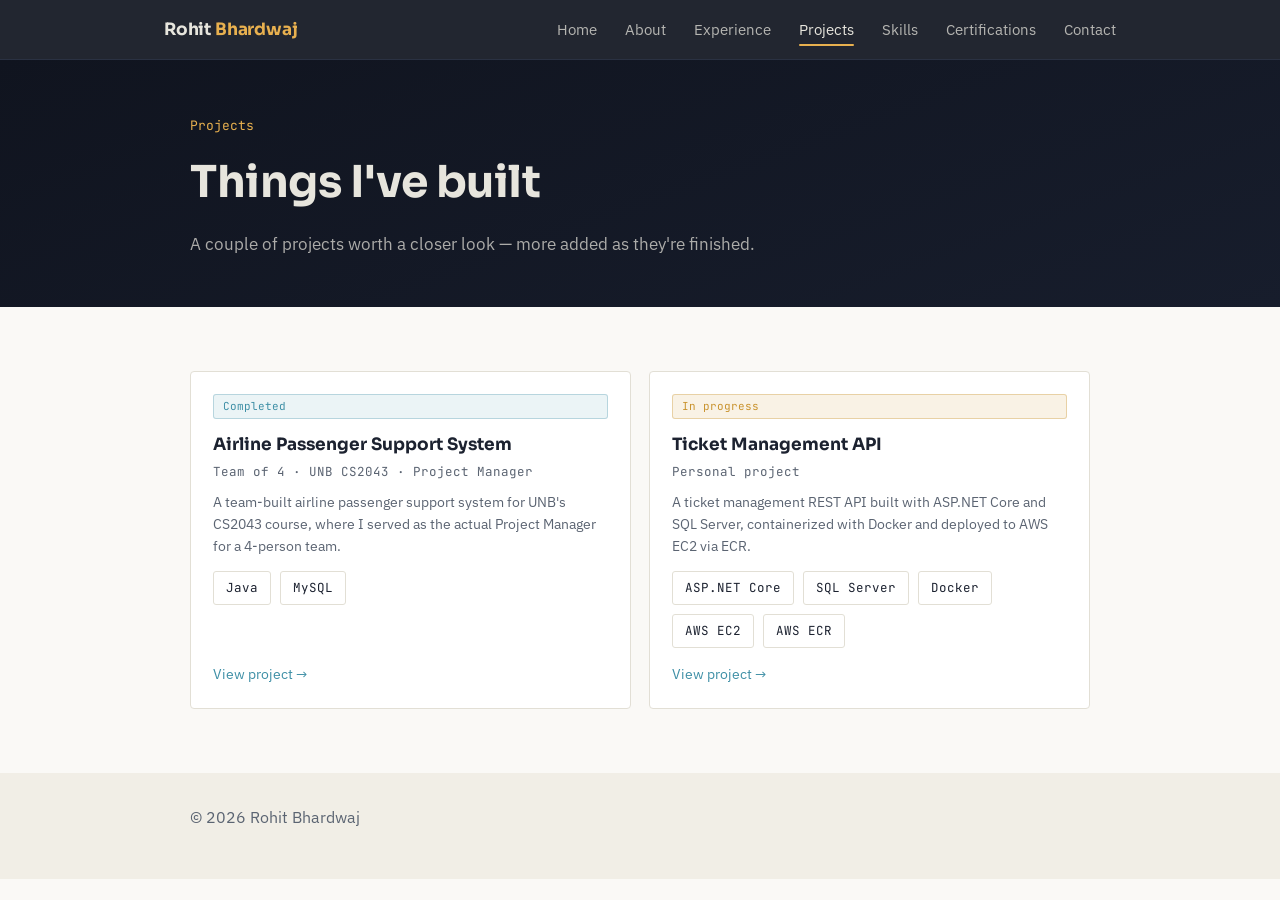
==== projects/index.html @ 126441c0 "Added projects folder and updated contact page" ====
<!DOCTYPE html>
<html lang="en">
<head>
<meta charset="UTF-8">
<meta name="viewport" content="width=device-width, initial-scale=1.0">
<title>Projects — Rohit Bhardwaj</title>
<link rel="preconnect" href="https://fonts.googleapis.com">
<link rel="preconnect" href="https://fonts.gstatic.com" crossorigin>
<link href="https://fonts.googleapis.com/css2?family=Sora:wght@600;700&family=IBM+Plex+Sans:wght@400;500;600&family=JetBrains+Mono:wght@400;500&display=swap" rel="stylesheet">
<link rel="icon" href="../favicon/favicon.svg" type="image/svg+xml">
<link rel="icon" href="../favicon/favicon.ico" sizes="any">
<link rel="icon" href="../favicon/favicon-16x16.png" sizes="16x16" type="image/png">
<link rel="icon" href="../favicon/favicon-32x32.png" sizes="32x32" type="image/png">
<link rel="apple-touch-icon" href="../favicon/apple-touch-icon.png">
<link rel="stylesheet" href="../css/style.css">
</head>
<body>

<nav class="nav">
  <div class="nav-inner">
    <div class="nav-logo">Rohit <span>Bhardwaj</span></div>
    <ul class="nav-links">
      <li><a href="../index.html">Home</a></li>
      <li><a href="../about.html">About</a></li>
      <li><a href="../experience.html">Experience</a></li>
      <li><a href="index.html" class="active">Projects</a></li>
      <li><a href="../skills.html">Skills</a></li>
      <li><a href="../certifications.html">Certifications</a></li>
      <li><a href="../contact.html">Contact</a></li>
    </ul>
    <button class="nav-toggle" aria-label="Toggle menu"><span></span><span></span><span></span></button>
  </div>
</nav>

<header class="page-header">
  <div class="page-header-inner">
    <p class="page-kicker">Projects</p>
    <h1 class="page-title">Things I've built</h1>
    <p class="page-lead">A couple of projects worth a closer look — more added as they're finished.</p>
  </div>
</header>

<main>
  <section class="section">
    <div class="section-inner">
      <div class="project-grid">

        <div class="project-card">
          <span class="tag tag--done">Completed</span>
          <h3>Airline Passenger Support System</h3>
          <p class="timeline-meta">Team of 4 &middot; UNB CS2043 &middot; Project Manager</p>
          <p class="project-teaser">A team-built airline passenger support system for UNB's CS2043 course, where I served as the actual Project Manager for a 4-person team.</p>
          <ul class="pill-list">
            <li>Java</li><li>MySQL</li>
          </ul>
          <a class="project-link" href="airline-passenger-support.html">View project &rarr;</a>
        </div>

        <div class="project-card">
          <span class="tag tag--progress">In progress</span>
          <h3>Ticket Management API</h3>
          <p class="timeline-meta">Personal project</p>
          <p class="project-teaser">A ticket management REST API built with ASP.NET Core and SQL Server, containerized with Docker and deployed to AWS EC2 via ECR.</p>
          <ul class="pill-list">
            <li>ASP.NET Core</li><li>SQL Server</li><li>Docker</li><li>AWS EC2</li><li>AWS ECR</li>
          </ul>
          <a class="project-link" href="ticket-management-api.html">View project &rarr;</a>
        </div>

      </div>
    </div>
  </section>
</main>

<footer class="footer">
  <div class="section-inner">
    <span class="dim">&copy; 2026 Rohit Bhardwaj</span>
  </div>
</footer>

<script src="../js/main.js"></script>
</body>
</html>
---- css/style.css ----
:root {
  --ink: #10141F;
  --ink-soft: #171D2C;
  --paper: #FAF9F6;
  --paper-2: #F1EEE6;
  --line: #E2DFD5;
  --line-dark: #2A3142;
  --text: #1C2230;
  --text-dim: #5B6472;
  --board-text: #E7E5DD;
  --cyan: #3E8FA6;
  --cyan-bright: #6FC3D9;
  --gold: #C9932E;
  --gold-bright: #E8B04F;

  --font-display: 'Sora', sans-serif;
  --font-body: 'IBM Plex Sans', sans-serif;
  --font-mono: 'JetBrains Mono', monospace;
}

* { box-sizing: border-box; }
html { scroll-behavior: smooth; }

body {
  margin: 0;
  background: var(--paper);
  color: var(--text);
  font-family: var(--font-body);
  font-size: 16px;
  line-height: 1.6;
  -webkit-font-smoothing: antialiased;
}

a { color: var(--cyan); text-decoration: none; }
a:hover { color: var(--cyan-bright); }

h1, h2, h3 { font-family: var(--font-display); margin: 0; }

/* ================= Nav ================= */

.nav {
  position: sticky;
  top: 0;
  z-index: 50;
  background: rgba(16, 20, 31, 0.92);
  backdrop-filter: blur(8px);
  border-bottom: 1px solid var(--line-dark);
}
.nav-inner {
  max-width: 1000px;
  margin: 0 auto;
  padding: 16px 24px;
  display: flex;
  justify-content: space-between;
  align-items: center;
}
.nav-logo {
  font-family: var(--font-display);
  font-weight: 700;
  font-size: 17px;
  color: var(--board-text);
  letter-spacing: -0.01em;
}
.nav-logo span { color: var(--gold-bright); }
.nav-links {
  display: flex;
  gap: 28px;
  list-style: none;
  margin: 0;
  padding: 0;
}
.nav-links a {
  color: var(--board-text);
  font-size: 14.5px;
  opacity: 0.75;
  position: relative;
  padding-bottom: 3px;
  transition: opacity 0.2s ease;
}
.nav-links a:hover, .nav-links a.active { opacity: 1; }
.nav-links a.active::after {
  content: "";
  position: absolute;
  left: 0; right: 0; bottom: -4px;
  height: 2px;
  background: var(--gold-bright);
  border-radius: 2px;
}
.nav-toggle {
  display: none;
  flex-direction: column;
  gap: 5px;
  background: none;
  border: none;
  cursor: pointer;
  padding: 6px;
}
.nav-toggle span {
  width: 22px; height: 2px;
  background: var(--board-text);
  border-radius: 2px;
  transition: transform 0.25s ease, opacity 0.25s ease;
}

/* ================= Page header (inner pages) ================= */

.page-header {
  background: linear-gradient(160deg, var(--ink) 0%, var(--ink-soft) 100%);
  color: var(--board-text);
  padding: 56px 24px 48px;
}
.page-header-inner { max-width: 900px; margin: 0 auto; }
.page-kicker {
  font-family: var(--font-mono);
  font-size: 13px;
  color: var(--gold-bright);
  margin: 0 0 10px;
}
.page-title {
  font-size: clamp(30px, 4.5vw, 44px);
  font-weight: 700;
  letter-spacing: -0.01em;
  margin: 0 0 14px;
  max-width: 16ch;
}
.page-lead {
  max-width: 58ch;
  color: rgba(231, 229, 221, 0.72);
  font-size: 17px;
  margin: 0;
}

/* ================= Hero (home only) ================= */

.hero {
  background: linear-gradient(160deg, var(--ink) 0%, var(--ink-soft) 100%);
  color: var(--board-text);
  padding: 64px 24px 72px;
  overflow: hidden;
  position: relative;
}
.hero-inner {
  max-width: 900px;
  margin: 0 auto;
  display: grid;
  grid-template-columns: 1.1fr 1fr;
  gap: 48px;
  align-items: center;
}
.hero-eyebrow {
  font-family: var(--font-mono);
  font-size: 13px;
  color: var(--cyan-bright);
  margin: 0 0 14px;
}
.hero-title {
  font-size: clamp(32px, 5vw, 48px);
  font-weight: 700;
  line-height: 1.15;
  letter-spacing: -0.01em;
  margin: 0 0 18px;
}
.hero-title .accent { color: var(--gold-bright); }
.hero-sub {
  font-size: 17px;
  color: rgba(231, 229, 221, 0.75);
  max-width: 46ch;
  margin: 0 0 28px;
}
.hero-actions { display: flex; gap: 14px; flex-wrap: wrap; }
.btn {
  display: inline-block;
  font-family: var(--font-body);
  font-weight: 500;
  font-size: 14.5px;
  padding: 11px 22px;
  border-radius: 3px;
  transition: transform 0.15s ease, box-shadow 0.15s ease;
}
.btn-primary {
  background: var(--gold-bright);
  color: var(--ink);
}
.btn-primary:hover { transform: translateY(-2px); box-shadow: 0 8px 20px rgba(232, 176, 79, 0.25); color: var(--ink); }
.btn-outline {
  border: 1px solid rgba(231, 229, 221, 0.3);
  color: var(--board-text);
}
.btn-outline:hover { border-color: var(--cyan-bright); color: var(--cyan-bright); transform: translateY(-2px); }

/* Terminal */
.terminal {
  background: #0B0E17;
  border: 1px solid var(--line-dark);
  border-radius: 6px;
  overflow: hidden;
  box-shadow: 0 20px 50px rgba(0,0,0,0.35);
}
.terminal-bar {
  display: flex;
  align-items: center;
  gap: 7px;
  padding: 10px 14px;
  background: #12172400;
  border-bottom: 1px solid var(--line-dark);
}
.terminal-dot { width: 10px; height: 10px; border-radius: 50%; }
.terminal-dot.red { background: #E0605A; }
.terminal-dot.yellow { background: #E8B04F; }
.terminal-dot.green { background: #5FBF8F; }
.terminal-body {
  padding: 20px 18px;
  font-family: var(--font-mono);
  font-size: 13.5px;
  line-height: 1.8;
  min-height: 220px;
  color: #C7D0DE;
}
.terminal-body .prompt { color: var(--cyan-bright); }
.terminal-body .key { color: var(--gold-bright); }
.terminal-body .out { color: #8B95A6; }
.cursor {
  display: inline-block;
  width: 8px; height: 15px;
  background: var(--cyan-bright);
  margin-left: 2px;
  vertical-align: text-bottom;
  animation: blink 1s step-end infinite;
}
@keyframes blink { 50% { opacity: 0; } }

/* ================= Sections ================= */

.section { padding: 64px 24px; border-bottom: 1px solid var(--line); }
.section:last-of-type { border-bottom: none; }
.section-inner { max-width: 900px; margin: 0 auto; }
.section-inner.narrow { max-width: 640px; }
.eyebrow-text { font-family: var(--font-mono); font-size: 13px; color: var(--text-dim); margin: 0 0 18px; }
.lead { font-size: 18px; line-height: 1.65; max-width: 62ch; }

/* ================= Timeline (Experience) ================= */

.timeline { border-left: 2px solid var(--line); padding-left: 28px; margin-left: 4px; }
.timeline-entry { position: relative; margin-bottom: 40px; }
.timeline-entry:last-child { margin-bottom: 0; }
.timeline-entry::before {
  content: "";
  position: absolute;
  left: -34px; top: 5px;
  width: 11px; height: 11px;
  border-radius: 50%;
  background: var(--paper);
  border: 2px solid var(--gold);
}
.timeline-entry h3 { font-size: 19px; margin: 0 0 3px; }
.timeline-meta { font-family: var(--font-mono); font-size: 12.5px; color: var(--text-dim); margin: 0 0 12px; }
.timeline-entry ul { margin: 0; padding-left: 20px; }
.timeline-entry li { margin-bottom: 7px; }

/* ================= Skill groups ================= */

.skill-group { margin-bottom: 30px; }
.skill-group h3 { font-size: 16px; color: var(--text); margin: 0 0 12px; font-weight: 600; }
.pill-list { list-style: none; display: flex; flex-wrap: wrap; gap: 9px; padding: 0; margin: 0; }
.pill-list li {
  font-family: var(--font-mono);
  font-size: 12.5px;
  color: var(--text);
  border: 1px solid var(--line);
  background: #fff;
  padding: 6px 12px;
  border-radius: 3px;
  transition: border-color 0.2s ease, color 0.2s ease;
}
.pill-list li:hover { border-color: var(--cyan); color: var(--cyan); }

.matrix-table { width: 100%; border-collapse: collapse; font-size: 15px; }
.matrix-table th, .matrix-table td { text-align: left; padding: 12px 16px 12px 0; border-bottom: 1px solid var(--line); }
.matrix-table th { font-family: var(--font-mono); font-size: 12px; color: var(--text-dim); font-weight: 500; }

/* ================= Certification cards ================= */

.cert-grid { display: grid; grid-template-columns: repeat(auto-fit, minmax(230px, 1fr)); gap: 18px; }
.cert-card {
  border: 1px solid var(--line);
  border-radius: 4px;
  padding: 22px;
  background: #fff;
  transition: box-shadow 0.2s ease, transform 0.2s ease;
}
.cert-card:hover { box-shadow: 0 10px 26px rgba(16,20,31,0.08); transform: translateY(-3px); }
.tag { display: inline-block; font-family: var(--font-mono); font-size: 11px; padding: 3px 9px; border-radius: 3px; }
.tag--done { background: rgba(63,143,166,0.1); color: var(--cyan); border: 1px solid rgba(63,143,166,0.3); }
.tag--progress { background: rgba(201,147,46,0.12); color: var(--gold); border: 1px solid rgba(201,147,46,0.35); }
.cert-card h3 { font-size: 17px; margin: 12px 0 4px; }
.cert-card p { margin: 0 0 3px; font-size: 13.5px; color: var(--text-dim); }
.cert-verify { font-size: 12.5px; margin-top: 10px; display: inline-block; }

/* ================= Project cards (Projects hub) ================= */

.project-grid { display: grid; grid-template-columns: repeat(auto-fit, minmax(260px, 1fr)); gap: 18px; }
.project-card {
  display: flex;
  flex-direction: column;
  border: 1px solid var(--line);
  border-radius: 4px;
  padding: 22px;
  background: #fff;
  transition: box-shadow 0.2s ease, transform 0.2s ease;
}
.project-card:hover { box-shadow: 0 10px 26px rgba(16,20,31,0.08); transform: translateY(-3px); }
.project-card h3 { font-size: 17px; margin: 12px 0 4px; }
.project-card .timeline-meta { margin: 0 0 10px; }
.project-teaser { margin: 0 0 14px; font-size: 14px; color: var(--text-dim); line-height: 1.55; }
.project-card .pill-list { margin-bottom: 16px; }
.project-link { font-size: 13.5px; margin-top: auto; }

/* ================= Project detail ================= */

.project-detail-back { display: inline-block; font-family: var(--font-mono); font-size: 13px; margin-bottom: 18px; }
.project-detail-status { margin: 14px 0 0; }
.project-section { margin-bottom: 36px; }
.project-section:last-child { margin-bottom: 0; }
.project-section h2 { font-size: 20px; margin: 0 0 14px; }
.project-deliverables { margin: 0; padding-left: 20px; }
.project-deliverables li { margin-bottom: 7px; }

/* ================= About / Contact ================= */

.contact-links { display: flex; gap: 28px; flex-wrap: wrap; margin-top: 24px; font-family: var(--font-mono); font-size: 14px; }
.contact-link { display: flex; align-items: center; gap: 10px; padding: 10px 4px; transition: color 0.2s ease; }
.contact-link svg { width: 22px; height: 22px; flex-shrink: 0; color: var(--text-dim); transition: color 0.2s ease; }
.contact-link:hover svg { color: var(--cyan); }

/* ================= Footer ================= */

.footer { padding: 32px 24px 48px; background: var(--paper-2); }
.dim { color: var(--text-dim); }

/* ================= Responsive ================= */

@media (max-width: 760px) {
  .hero-inner { grid-template-columns: 1fr; }
  .nav-links {
    position: absolute;
    top: 100%; left: 0; right: 0;
    flex-direction: column;
    background: var(--ink);
    padding: 18px 24px;
    gap: 16px;
    border-bottom: 1px solid var(--line-dark);
    transform: translateY(-8px);
    opacity: 0;
    pointer-events: none;
    transition: transform 0.2s ease, opacity 0.2s ease;
  }
  .nav-links.open { transform: translateY(0); opacity: 1; pointer-events: auto; }
  .nav-toggle { display: flex; }
}

@media (prefers-reduced-motion: reduce) {
  html { scroll-behavior: auto; }
  .cursor { animation: none; }
}

a:focus-visible, button:focus-visible {
  outline: 2px solid var(--gold);
  outline-offset: 2px;
}
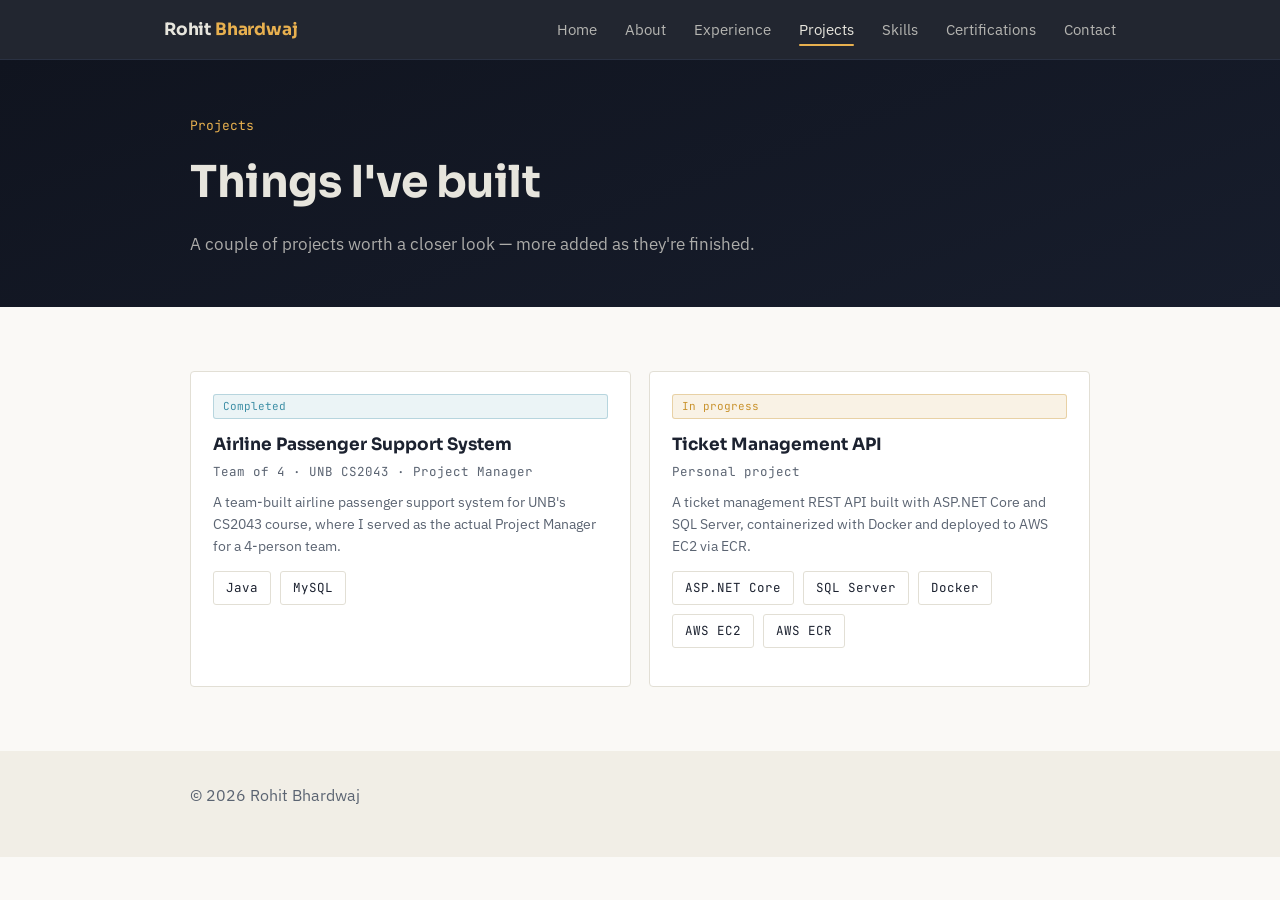
==== commit 86f01114: "Updated the projects card layout and updated readme file" ====
--- a/projects/index.html
+++ b/projects/index.html
@@ -45,7 +45,7 @@
     <div class="section-inner">
       <div class="project-grid">
 
-        <div class="project-card">
+        <a class="project-card" href="airline-passenger-support.html">
           <span class="tag tag--done">Completed</span>
           <h3>Airline Passenger Support System</h3>
           <p class="timeline-meta">Team of 4 &middot; UNB CS2043 &middot; Project Manager</p>
@@ -53,10 +53,9 @@
           <ul class="pill-list">
             <li>Java</li><li>MySQL</li>
           </ul>
-          <a class="project-link" href="airline-passenger-support.html">View project &rarr;</a>
-        </div>
+        </a>
 
-        <div class="project-card">
+        <a class="project-card" href="ticket-management-api.html">
           <span class="tag tag--progress">In progress</span>
           <h3>Ticket Management API</h3>
           <p class="timeline-meta">Personal project</p>
@@ -64,8 +63,7 @@
           <ul class="pill-list">
             <li>ASP.NET Core</li><li>SQL Server</li><li>Docker</li><li>AWS EC2</li><li>AWS ECR</li>
           </ul>
-          <a class="project-link" href="ticket-management-api.html">View project &rarr;</a>
-        </div>
+        </a>
 
       </div>
     </div>
--- a/css/style.css
+++ b/css/style.css
@@ -306,14 +306,15 @@
   border-radius: 4px;
   padding: 22px;
   background: #fff;
+  color: inherit;
+  text-decoration: none;
   transition: box-shadow 0.2s ease, transform 0.2s ease;
 }
-.project-card:hover { box-shadow: 0 10px 26px rgba(16,20,31,0.08); transform: translateY(-3px); }
-.project-card h3 { font-size: 17px; margin: 12px 0 4px; }
+.project-card:hover { box-shadow: 0 10px 26px rgba(16,20,31,0.08); transform: translateY(-3px); color: inherit; }
+.project-card h3 { font-size: 17px; margin: 12px 0 4px; color: var(--text); }
 .project-card .timeline-meta { margin: 0 0 10px; }
 .project-teaser { margin: 0 0 14px; font-size: 14px; color: var(--text-dim); line-height: 1.55; }
 .project-card .pill-list { margin-bottom: 16px; }
-.project-link { font-size: 13.5px; margin-top: auto; }
 
 /* ================= Project detail ================= */
 
@@ -324,6 +325,7 @@
 .project-section h2 { font-size: 20px; margin: 0 0 14px; }
 .project-deliverables { margin: 0; padding-left: 20px; }
 .project-deliverables li { margin-bottom: 7px; }
+.project-section .cert-verify { font-size: 16px; }
 
 /* ================= About / Contact ================= */
 
